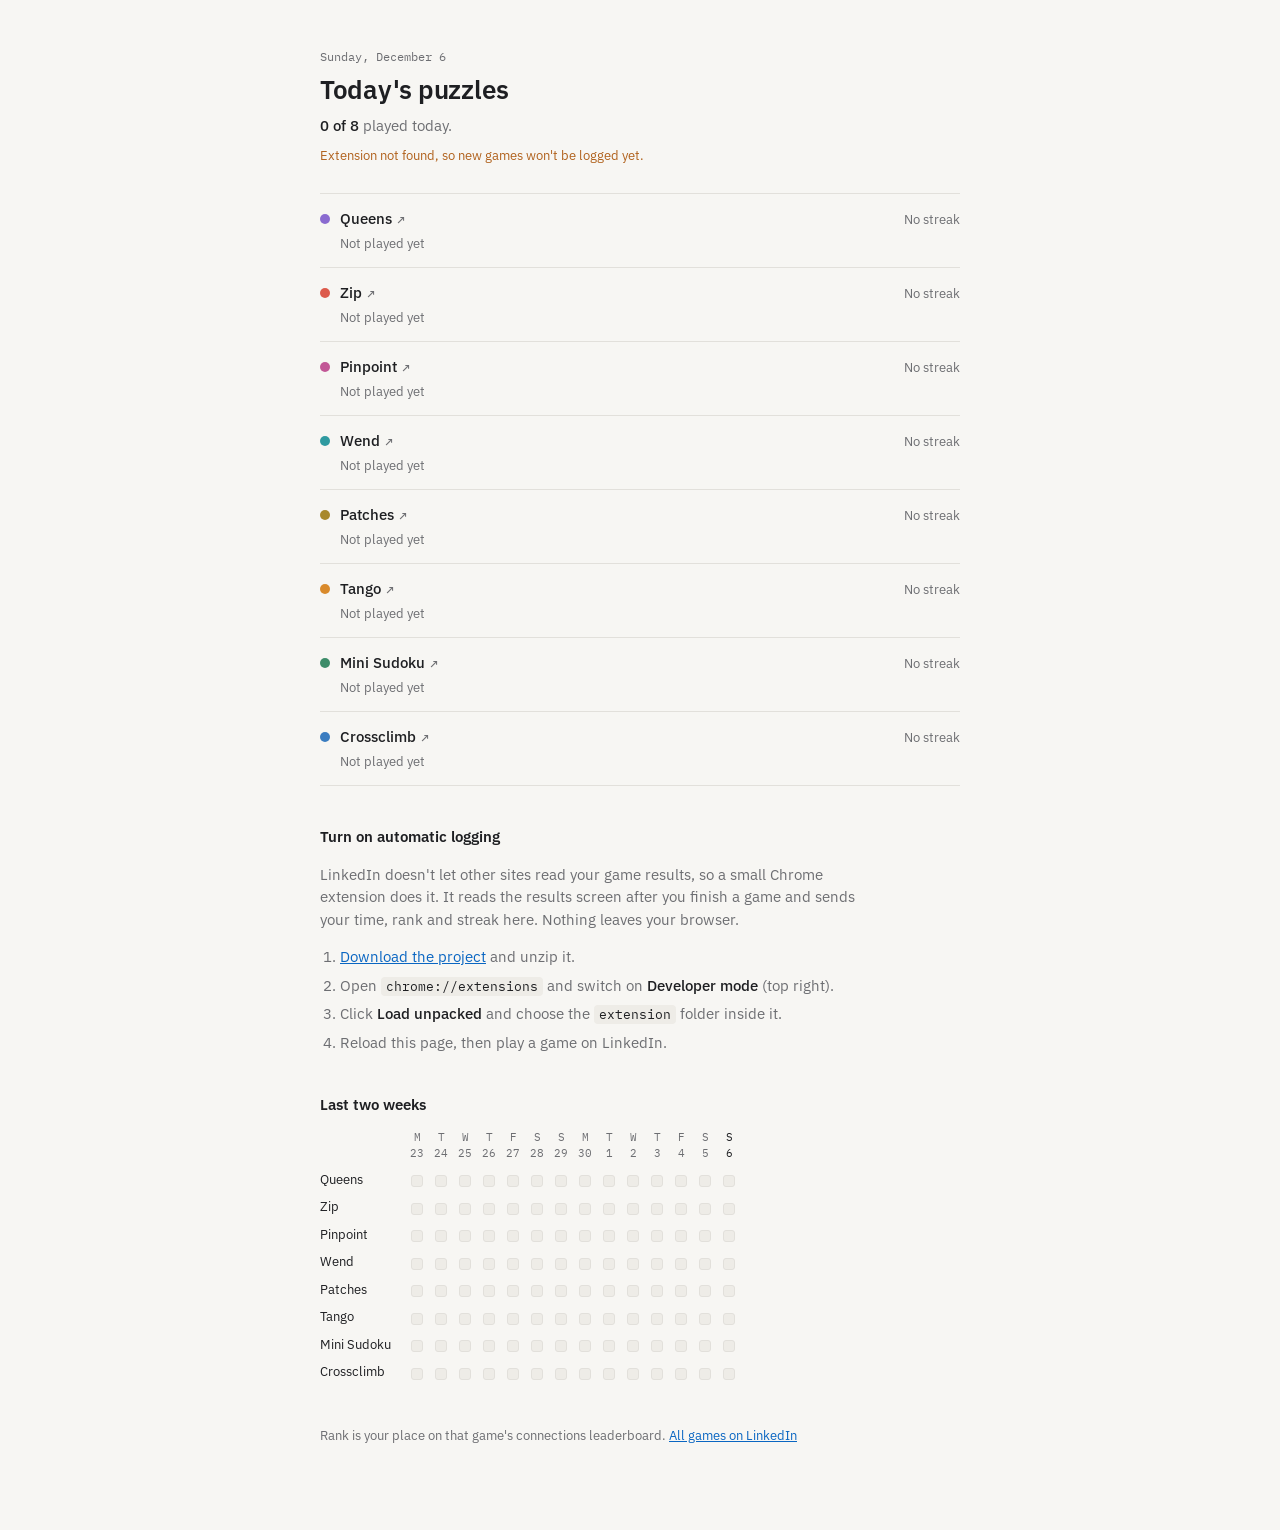
==== index.html @ e7797810 "Show all eight games, played ones first Co-Authored-By: Claude Opus 5.5 <noreply@anthropic.com>" ====
<!doctype html>
<html lang="en">
<head>
<meta charset="utf-8">
<meta name="viewport" content="width=device-width, initial-scale=1">
<title>Puzzle Streaks</title>
<link rel="preconnect" href="https://fonts.googleapis.com">
<link rel="preconnect" href="https://fonts.gstatic.com" crossorigin>
<link rel="stylesheet" href="https://fonts.googleapis.com/css2?family=IBM+Plex+Mono:wght@400;500&family=IBM+Plex+Sans:wght@400;500;600&display=swap">
<link rel="stylesheet" href="style.css?v=4">
</head>
<body>
<div class="wrap">
  <header>
    <div class="date" id="date"></div>
    <h1>Today's puzzles</h1>
    <p class="summary" id="summary"></p>
    <p class="status" id="status"></p>
  </header>

  <ul class="games" id="games"></ul>

  <section id="setup" hidden>
    <h2>Turn on automatic logging</h2>
    <p>LinkedIn doesn't let other sites read your game results, so a small Chrome extension does it. It reads the results screen after you finish a game and sends your time, rank and streak here. Nothing leaves your browser.</p>
    <ol>
      <li><a href="https://github.com/rsuriprojects/puzzle-streaks/archive/refs/heads/main.zip">Download the project</a> and unzip it.</li>
      <li>Open <code>chrome://extensions</code> and switch on <b>Developer mode</b> (top right).</li>
      <li>Click <b>Load unpacked</b> and choose the <code>extension</code> folder inside it.</li>
      <li>Reload this page, then play a game on LinkedIn.</li>
    </ol>
  </section>

  <h2>Last two weeks</h2>
  <div class="hist-scroll"><table class="hist" id="hist"></table></div>

  <p class="foot">
    Rank is your place on that game's connections leaderboard.
    <a href="https://www.linkedin.com/games/" target="_blank" rel="noopener">All games on LinkedIn</a>
  </p>
</div>
<script src="app.js?v=4"></script>
</body>
</html>
---- style.css ----
:root {
  --bg: #f7f6f3;
  --fg: #1e1f22;
  --muted: #6d6e72;
  --line: #e2e0db;
  --soft: #eeece7;
  --accent: #0a66c2;
  --warn: #b0611c;
  --g-queens: #8a6bd0;
  --g-tango: #d98a2b;
  --g-zip: #dc5a4b;
  --g-sudoku: #3d8c69;
  --g-crossclimb: #3a7cc0;
  --g-pinpoint: #c25796;
  --g-wend: #2f9aa0;
  --g-patches: #a8892c;
  --sans: "IBM Plex Sans", "Helvetica Neue", Arial, sans-serif;
  --mono: "IBM Plex Mono", ui-monospace, Menlo, monospace;
  color-scheme: light;
}
@media (prefers-color-scheme: dark) {
  :root {
    --bg: #17181a; --fg: #e8e7e3; --muted: #9b9b98; --line: #2c2d2f; --soft: #212224;
    --accent: #6aa9ea; --warn: #e0a15e; color-scheme: dark;
  }
}
* { box-sizing: border-box; }
body { margin: 0; background: var(--bg); color: var(--fg); font-family: var(--sans); font-size: 15px; line-height: 1.5; }
.wrap { max-width: 680px; margin: 0 auto; padding: 48px 20px 72px; }
header { display: grid; gap: 4px; margin-bottom: 28px; }
.date { font-family: var(--mono); font-size: 12px; color: var(--muted); }
h1 { font-size: 26px; font-weight: 600; margin: 0; letter-spacing: -0.01em; }
.summary { color: var(--muted); margin: 2px 0 0; }
.summary strong { color: var(--fg); font-weight: 500; }
.status { font-size: 13px; color: var(--muted); margin: 4px 0 0; }
.status .live { display: inline-block; width: 7px; height: 7px; border-radius: 50%; background: var(--g-sudoku); margin-right: 6px; vertical-align: 1px; }
.status.off { color: var(--warn); }

a { color: inherit; }
.games { list-style: none; margin: 0; padding: 0; border-top: 1px solid var(--line); }
.game { border-bottom: 1px solid var(--line); padding: 14px 0; }
.row { display: flex; align-items: baseline; justify-content: space-between; gap: 16px; }
.name { display: flex; align-items: center; gap: 10px; min-width: 0; }
.dot { width: 10px; height: 10px; border-radius: 50%; flex: none; align-self: center; }
.name a { font-weight: 500; text-decoration: none; }
.name a:hover { text-decoration: underline; text-underline-offset: 3px; }
.name .arrow { color: var(--muted); font-size: 12px; }
.streak { font-size: 13px; color: var(--muted); white-space: nowrap; }
.streak b { font-family: var(--mono); color: var(--fg); font-weight: 500; font-size: 15px; }
.streak.risk, .streak.risk b { color: var(--warn); }
.meta { display: flex; flex-wrap: wrap; gap: 2px 16px; margin: 3px 0 0 20px; font-size: 13px; color: var(--muted); }
.meta b { font-family: var(--mono); color: var(--fg); font-weight: 500; }

.others { font-size: 13px; color: var(--muted); margin: 12px 0 0; }
.others a { color: var(--muted); text-underline-offset: 3px; }
.others a:hover { color: var(--fg); }

h2 { font-size: 15px; font-weight: 600; margin: 40px 0 12px; }
#setup p, #setup ol { color: var(--muted); max-width: 60ch; }
#setup ol { padding-left: 20px; display: grid; gap: 6px; }
#setup b { color: var(--fg); font-weight: 500; }
#setup a { color: var(--accent); }
code { font-family: var(--mono); font-size: 13px; background: var(--soft); padding: 1px 5px; border-radius: 4px; color: var(--fg); }

.hist-scroll { overflow-x: auto; }
table.hist { border-collapse: collapse; font-size: 11px; color: var(--muted); font-family: var(--mono); }
table.hist th { font-weight: 400; padding: 0 0 8px; text-align: center; min-width: 24px; }
table.hist th.g { font-family: var(--sans); text-align: left; padding-right: 14px; color: var(--fg); font-size: 13px; white-space: nowrap; }
table.hist td { text-align: center; padding: 3px 0; }
.cell { display: inline-block; width: 12px; height: 12px; border-radius: 3px; background: var(--soft); border: 1px solid var(--line); }
.cell.on { border-color: transparent; }
th.is-today { color: var(--fg); font-weight: 500; }
.foot { margin-top: 36px; font-size: 13px; color: var(--muted); }
.foot a { color: var(--accent); }
a:focus-visible { outline: 2px solid var(--accent); outline-offset: 2px; border-radius: 3px; }

@media (max-width: 480px) {
  .wrap { padding-top: 32px; }
  .meta { margin-left: 20px; }
}
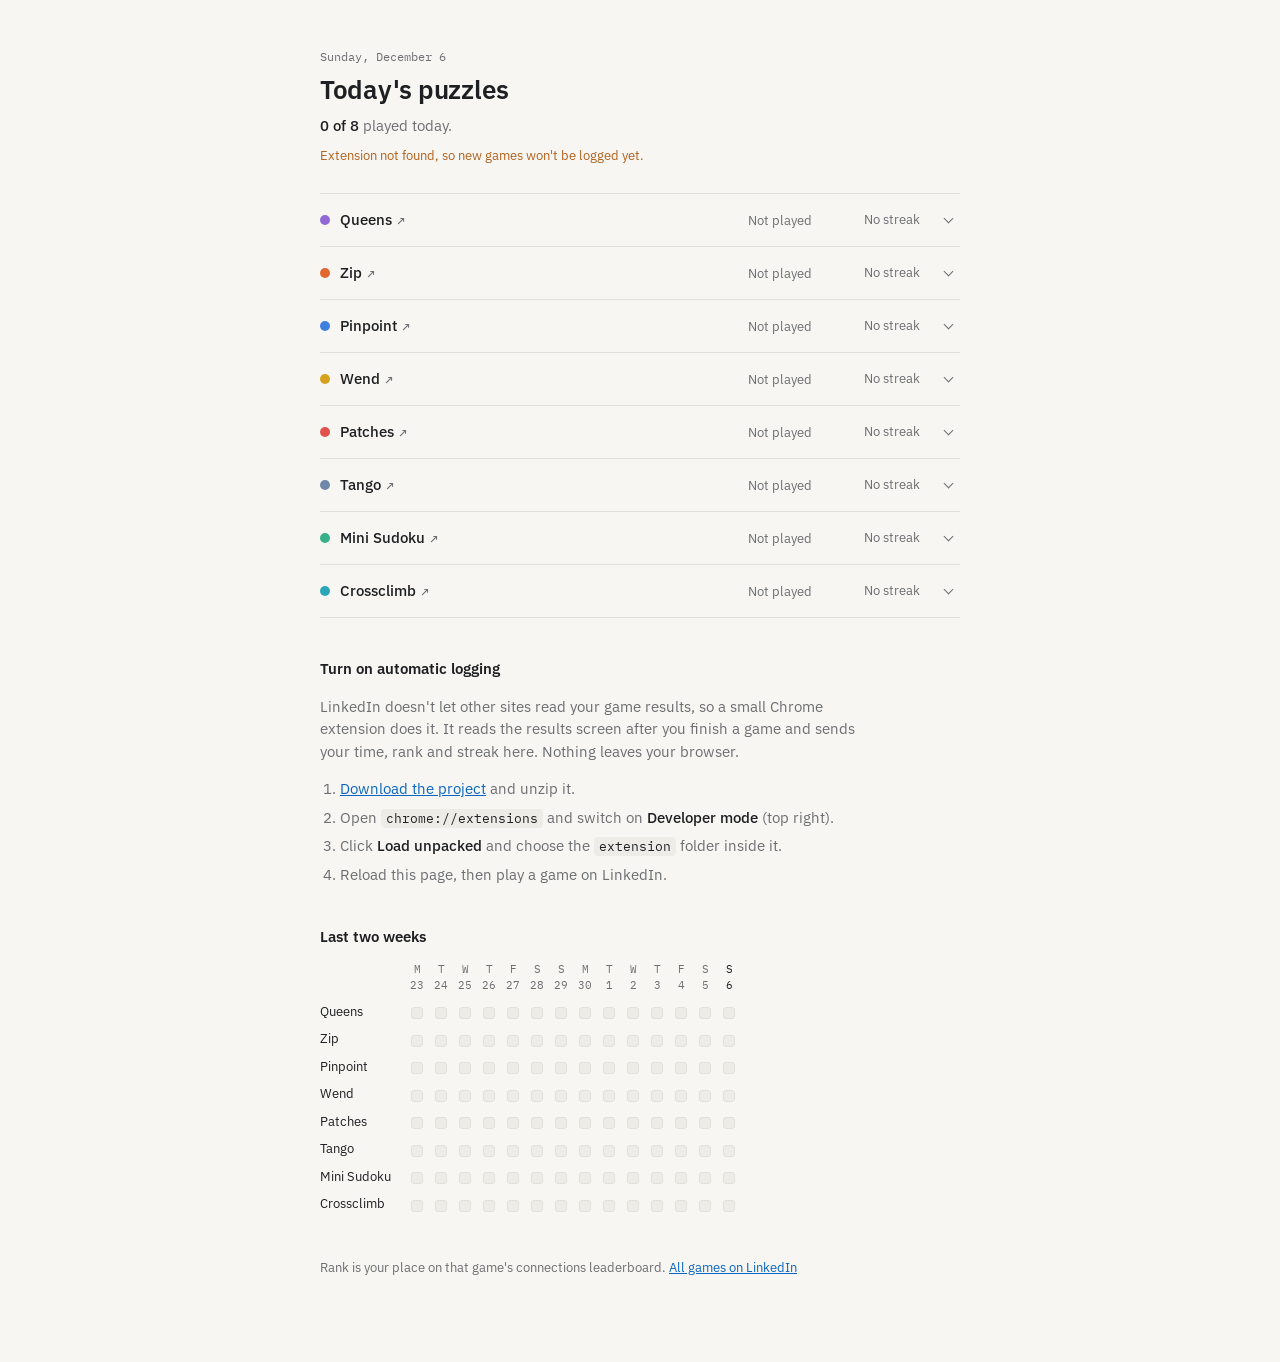
==== commit 64f1794b: "Details box per game, smarter-than stats, bonus puzzle tag, LinkedIn tile colors Co-Authored-By: Cla" ====
--- a/index.html
+++ b/index.html
@@ -7,7 +7,7 @@
 <link rel="preconnect" href="https://fonts.googleapis.com">
 <link rel="preconnect" href="https://fonts.gstatic.com" crossorigin>
 <link rel="stylesheet" href="https://fonts.googleapis.com/css2?family=IBM+Plex+Mono:wght@400;500&family=IBM+Plex+Sans:wght@400;500;600&display=swap">
-<link rel="stylesheet" href="style.css?v=4">
+<link rel="stylesheet" href="style.css?v=6">
 </head>
 <body>
 <div class="wrap">
@@ -39,6 +39,6 @@
     <a href="https://www.linkedin.com/games/" target="_blank" rel="noopener">All games on LinkedIn</a>
   </p>
 </div>
-<script src="app.js?v=4"></script>
+<script src="app.js?v=6"></script>
 </body>
 </html>
--- a/style.css
+++ b/style.css
@@ -6,14 +6,15 @@
   --soft: #eeece7;
   --accent: #0a66c2;
   --warn: #b0611c;
-  --g-queens: #8a6bd0;
-  --g-tango: #d98a2b;
-  --g-zip: #dc5a4b;
-  --g-sudoku: #3d8c69;
-  --g-crossclimb: #3a7cc0;
-  --g-pinpoint: #c25796;
-  --g-wend: #2f9aa0;
-  --g-patches: #a8892c;
+  --g-queens: #9268d6;
+  --g-zip: #e2672f;
+  --g-pinpoint: #3f7fe0;
+  --g-wend: #d6a21c;
+  --g-patches: #e0524c;
+  --g-tango: #6f87a8;
+  --g-sudoku: #36b088;
+  --g-crossclimb: #2aa6b6;
+  --gold: #a87a06;
   --sans: "IBM Plex Sans", "Helvetica Neue", Arial, sans-serif;
   --mono: "IBM Plex Mono", ui-monospace, Menlo, monospace;
   color-scheme: light;
@@ -21,7 +22,7 @@
 @media (prefers-color-scheme: dark) {
   :root {
     --bg: #17181a; --fg: #e8e7e3; --muted: #9b9b98; --line: #2c2d2f; --soft: #212224;
-    --accent: #6aa9ea; --warn: #e0a15e; color-scheme: dark;
+    --accent: #6aa9ea; --warn: #e0a15e; --gold: #e8bc4a; color-scheme: dark;
   }
 }
 * { box-sizing: border-box; }
@@ -39,21 +40,43 @@
 a { color: inherit; }
 .games { list-style: none; margin: 0; padding: 0; border-top: 1px solid var(--line); }
 .game { border-bottom: 1px solid var(--line); padding: 14px 0; }
-.row { display: flex; align-items: baseline; justify-content: space-between; gap: 16px; }
-.name { display: flex; align-items: center; gap: 10px; min-width: 0; }
-.dot { width: 10px; height: 10px; border-radius: 50%; flex: none; align-self: center; }
+.game { padding: 0; }
+.row {
+  display: grid; grid-template-columns: minmax(0, 1fr) auto 92px 24px; align-items: center; gap: 16px;
+  padding: 14px 0; cursor: pointer;
+}
+.name { display: flex; align-items: center; flex-wrap: wrap; gap: 4px 10px; min-width: 0; }
+.dot { width: 10px; height: 10px; border-radius: 50%; flex: none; background: var(--game); }
 .name a { font-weight: 500; text-decoration: none; }
 .name a:hover { text-decoration: underline; text-underline-offset: 3px; }
 .name .arrow { color: var(--muted); font-size: 12px; }
-.streak { font-size: 13px; color: var(--muted); white-space: nowrap; }
+.bonus-tag {
+  font-size: 12px; font-weight: 500; color: var(--gold) !important;
+  border: 1px solid currentColor; border-radius: 999px; padding: 0 8px; line-height: 20px;
+}
+.today { font-family: var(--mono); font-size: 14px; white-space: nowrap; }
+.today b { font-weight: 500; }
+.today .sep { color: var(--muted); margin: 0 6px; }
+.sub { font-family: var(--sans); font-size: 13px; color: var(--muted); }
+.streak { font-size: 13px; color: var(--muted); white-space: nowrap; text-align: right; }
 .streak b { font-family: var(--mono); color: var(--fg); font-weight: 500; font-size: 15px; }
 .streak.risk, .streak.risk b { color: var(--warn); }
-.meta { display: flex; flex-wrap: wrap; gap: 2px 16px; margin: 3px 0 0 20px; font-size: 13px; color: var(--muted); }
-.meta b { font-family: var(--mono); color: var(--fg); font-weight: 500; }
+.toggle { width: 24px; height: 24px; border: 0; background: none; padding: 0; cursor: pointer; display: grid; place-items: center; color: var(--muted); }
+.toggle span { width: 7px; height: 7px; border-right: 1.5px solid currentColor; border-bottom: 1.5px solid currentColor; transform: translateY(-2px) rotate(45deg); transition: transform .15s; }
+.open .toggle span { transform: translateY(2px) rotate(-135deg); }
+.row:hover .toggle { color: var(--fg); }
+@media (prefers-reduced-motion: reduce) { .toggle span { transition: none; } }
 
-.others { font-size: 13px; color: var(--muted); margin: 12px 0 0; }
-.others a { color: var(--muted); text-underline-offset: 3px; }
-.others a:hover { color: var(--fg); }
+.details {
+  display: grid; grid-template-columns: max-content minmax(0, 1fr); gap: 8px 20px;
+  margin: 0 0 16px 20px; padding: 14px 16px; border-radius: 8px; font-size: 14px;
+  background: color-mix(in srgb, var(--game) 10%, var(--bg));
+}
+.details dt { color: var(--muted); font-size: 13px; padding-top: 1px; }
+.details dd { margin: 0; min-width: 0; }
+.details b { font-family: var(--mono); font-weight: 500; }
+.details a { color: var(--accent); }
+.details a.bonus { color: var(--gold); font-weight: 500; }
 
 h2 { font-size: 15px; font-weight: 600; margin: 40px 0 12px; }
 #setup p, #setup ol { color: var(--muted); max-width: 60ch; }
@@ -74,7 +97,12 @@
 .foot a { color: var(--accent); }
 a:focus-visible { outline: 2px solid var(--accent); outline-offset: 2px; border-radius: 3px; }
 
-@media (max-width: 480px) {
+@media (max-width: 520px) {
   .wrap { padding-top: 32px; }
-  .meta { margin-left: 20px; }
+  .row { grid-template-columns: minmax(0, 1fr) auto 24px; row-gap: 2px; }
+  .today { grid-column: 1; grid-row: 2; padding-left: 20px; font-size: 13px; }
+  .streak { grid-column: 2; grid-row: 1 / span 2; }
+  .toggle { grid-column: 3; grid-row: 1 / span 2; }
+  .details { margin-left: 0; }
 }
+button:focus-visible { outline: 2px solid var(--accent); outline-offset: 2px; border-radius: 4px; }
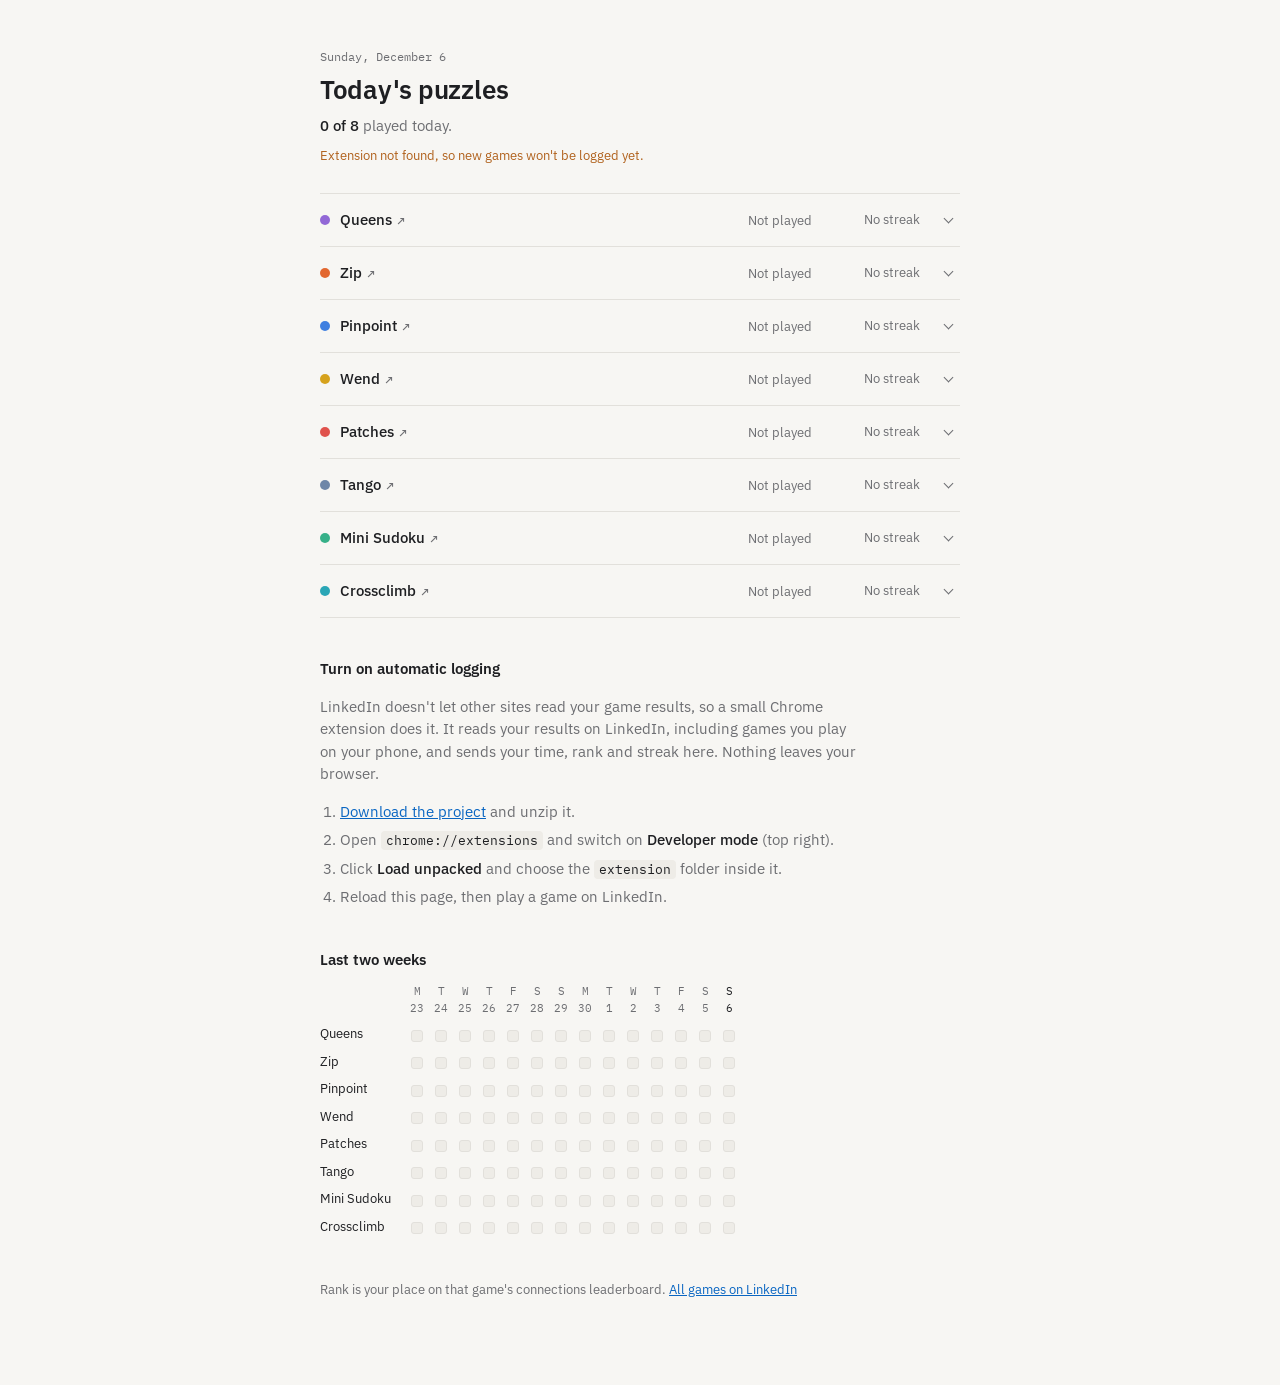
==== commit a4eefae3: "Background sync: pick up games played on other devices every 2 hours Co-Authored-By: Claude Opus 5.5" ====
--- a/index.html
+++ b/index.html
@@ -7,7 +7,7 @@
 <link rel="preconnect" href="https://fonts.googleapis.com">
 <link rel="preconnect" href="https://fonts.gstatic.com" crossorigin>
 <link rel="stylesheet" href="https://fonts.googleapis.com/css2?family=IBM+Plex+Mono:wght@400;500&family=IBM+Plex+Sans:wght@400;500;600&display=swap">
-<link rel="stylesheet" href="style.css?v=6">
+<link rel="stylesheet" href="style.css?v=11">
 </head>
 <body>
 <div class="wrap">
@@ -22,7 +22,7 @@
 
   <section id="setup" hidden>
     <h2>Turn on automatic logging</h2>
-    <p>LinkedIn doesn't let other sites read your game results, so a small Chrome extension does it. It reads the results screen after you finish a game and sends your time, rank and streak here. Nothing leaves your browser.</p>
+    <p>LinkedIn doesn't let other sites read your game results, so a small Chrome extension does it. It reads your results on LinkedIn, including games you play on your phone, and sends your time, rank and streak here. Nothing leaves your browser.</p>
     <ol>
       <li><a href="https://github.com/rsuriprojects/puzzle-streaks/archive/refs/heads/main.zip">Download the project</a> and unzip it.</li>
       <li>Open <code>chrome://extensions</code> and switch on <b>Developer mode</b> (top right).</li>
@@ -39,6 +39,6 @@
     <a href="https://www.linkedin.com/games/" target="_blank" rel="noopener">All games on LinkedIn</a>
   </p>
 </div>
-<script src="app.js?v=6"></script>
+<script src="app.js?v=11"></script>
 </body>
 </html>
--- a/style.css
+++ b/style.css
@@ -106,3 +106,4 @@
   .details { margin-left: 0; }
 }
 button:focus-visible { outline: 2px solid var(--accent); outline-offset: 2px; border-radius: 4px; }
+.details .best { font-size: 12px; font-weight: 500; color: var(--gold); margin-left: 4px; }
